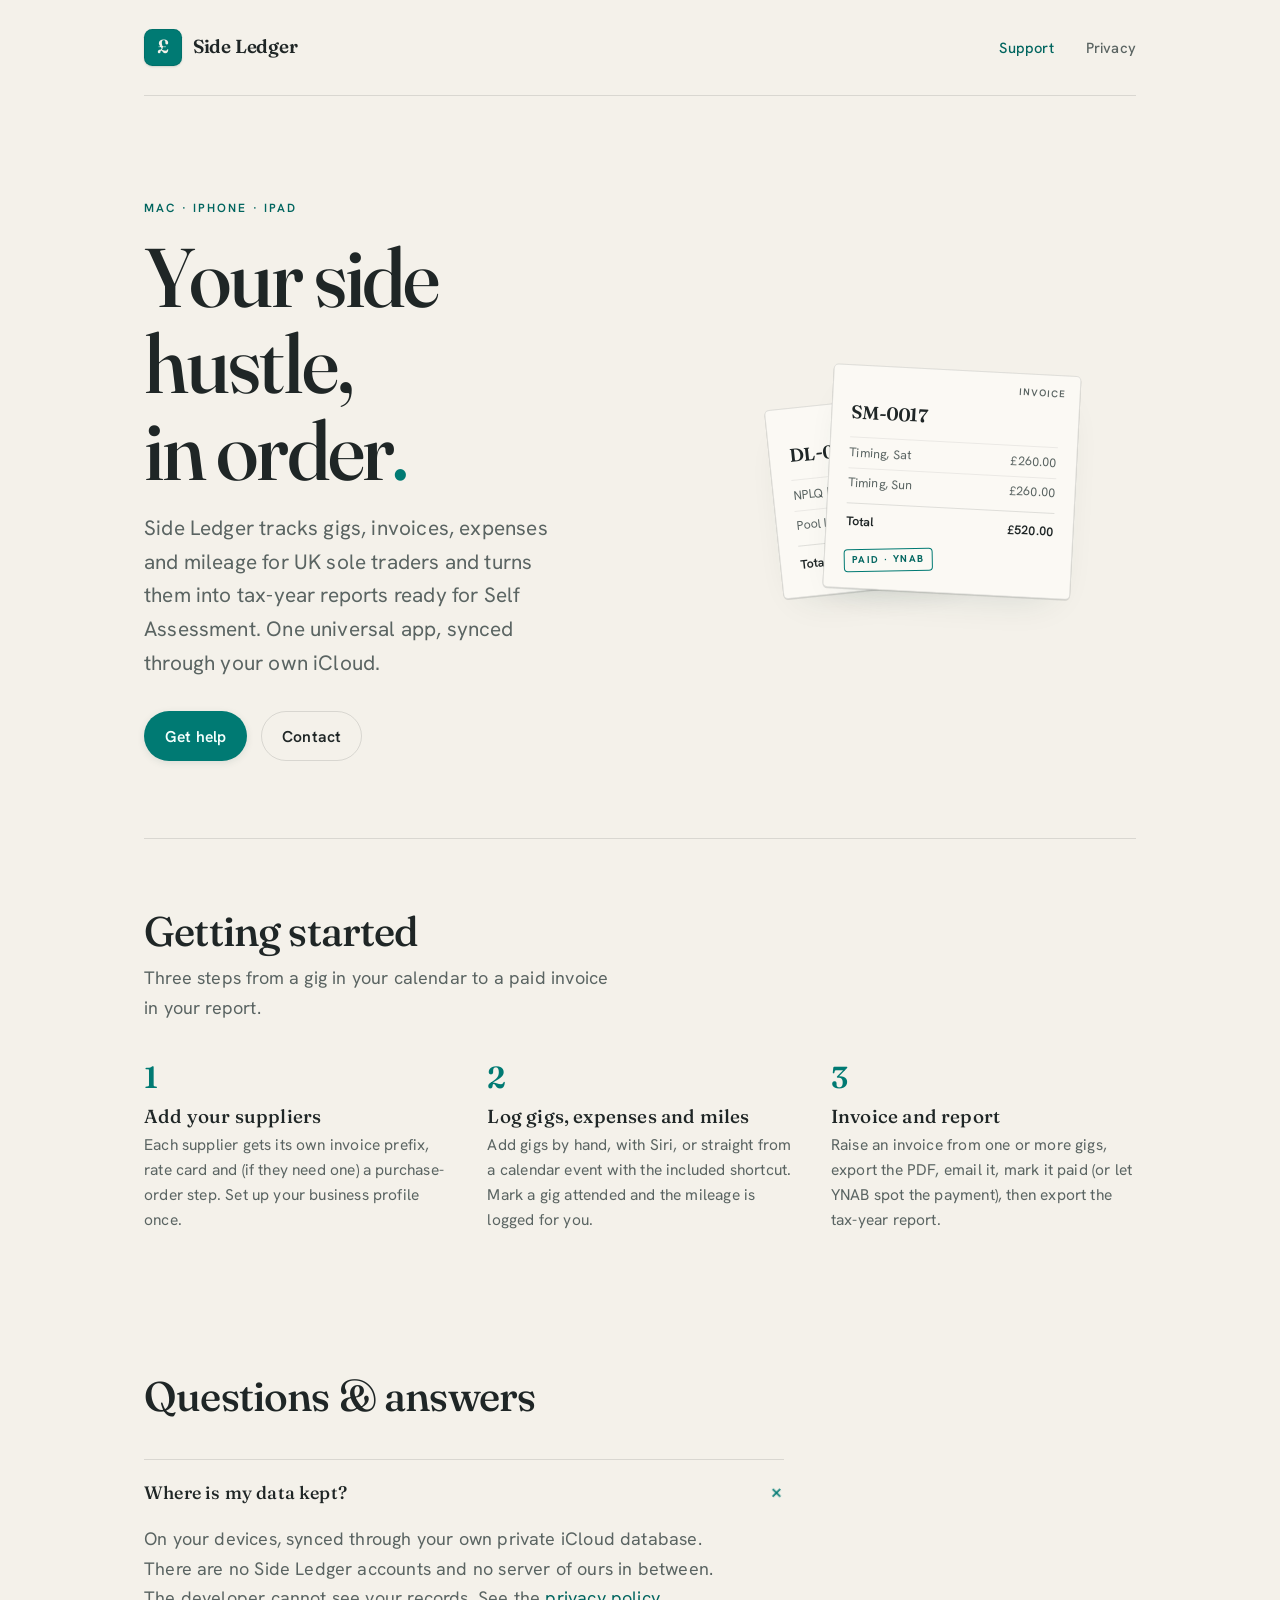
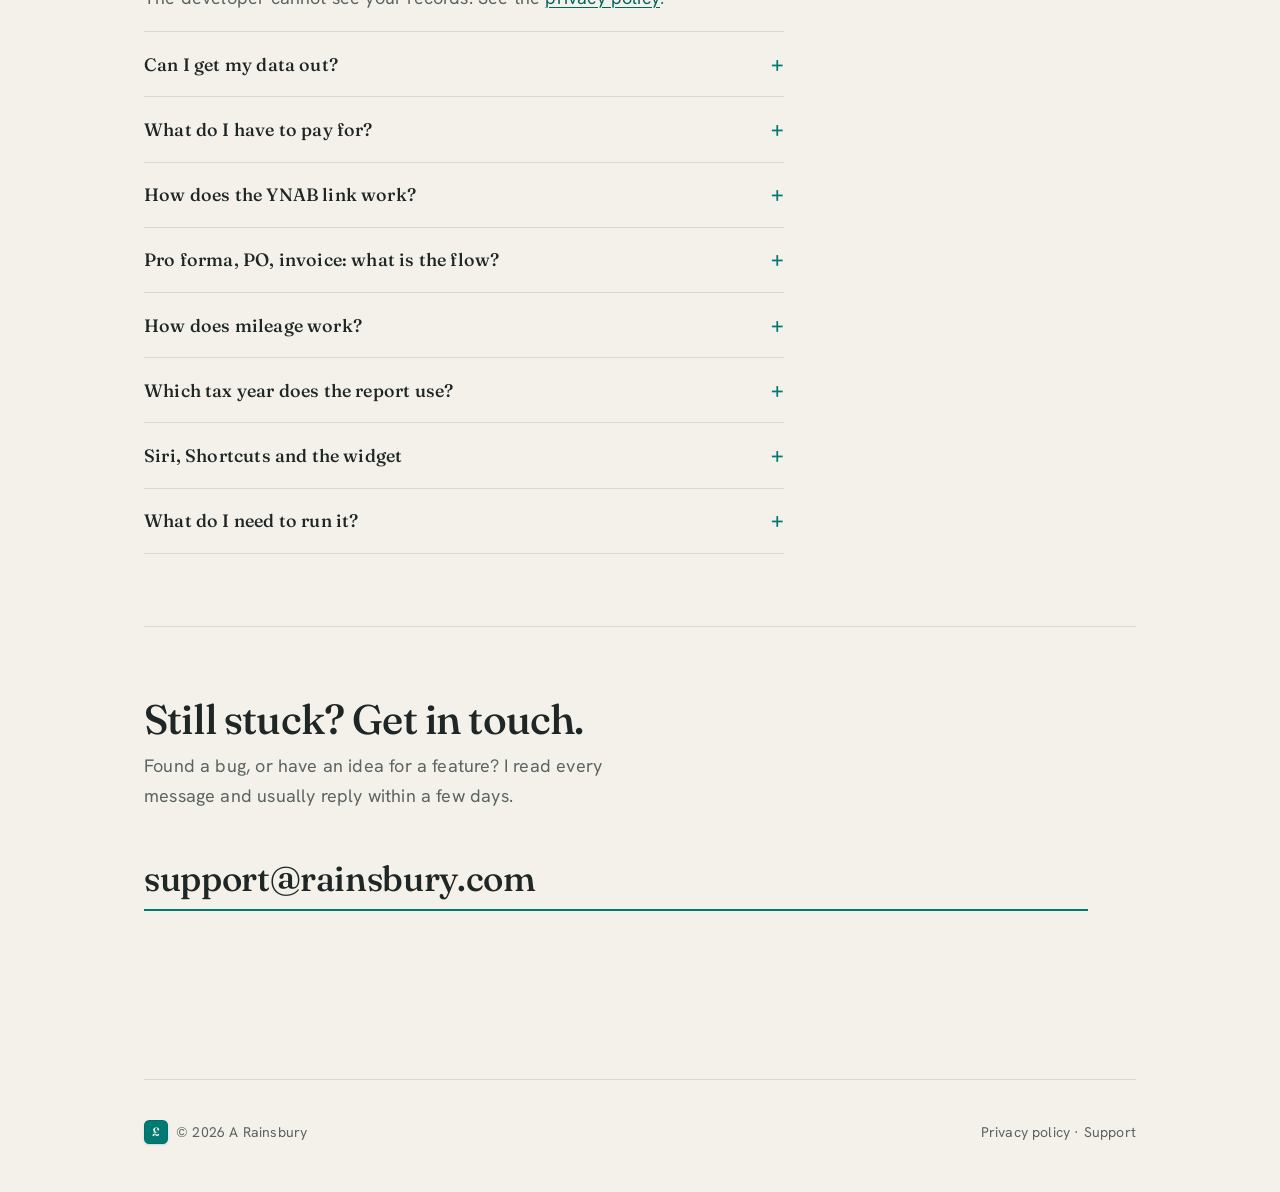
==== index.html @ ac07b153 "Side Ledger support and privacy pages Co-Authored-By: Claude Fable 5.1 <noreply@anthropic.com>" ====
<!doctype html>
<html lang="en">
<head>
<meta charset="utf-8">
<meta name="viewport" content="width=device-width, initial-scale=1">
<title>Side Ledger Support</title>
<meta name="description" content="Support and help for Side Ledger, a universal app for Mac, iPhone and iPad that tracks a UK side hustle: gigs, invoices, expenses, mileage and tax-year reports, with optional YNAB payment matching.">
<meta property="og:title" content="Side Ledger Support">
<meta property="og:description" content="Help and contact for Side Ledger: gigs, invoices, expenses and mileage for UK sole traders, ready for Self Assessment.">
<meta property="og:type" content="website">
<link rel="preconnect" href="https://fonts.googleapis.com">
<link rel="preconnect" href="https://fonts.gstatic.com" crossorigin>
<link href="https://fonts.googleapis.com/css2?family=Fraunces:opsz,wght@9..144,400;9..144,500;9..144,600&family=Hanken+Grotesk:wght@400;500;600&display=swap" rel="stylesheet">
<link rel="stylesheet" href="styles.css">
</head>
<body>
<div class="wrap">

  <header class="site-head">
    <a class="brand" href="index.html">
      <span class="tile">£</span>
      <b>Side&nbsp;Ledger</b>
    </a>
    <nav class="nav">
      <a href="index.html" aria-current="page">Support</a>
      <a href="privacy.html">Privacy</a>
    </nav>
  </header>

  <main>
    <section class="hero">
      <div class="hero-copy">
        <p class="eyebrow reveal">Mac · iPhone · iPad</p>
        <h1 class="reveal">Your side hustle,<br>in order<span class="dot">.</span></h1>
        <p class="lede reveal">Side Ledger tracks gigs, invoices, expenses and mileage for UK sole traders and turns them into tax-year reports ready for Self Assessment. One universal app, synced through your own iCloud.</p>
        <div class="cta reveal">
          <a class="btn btn-primary" href="#help">Get help</a>
          <a class="btn btn-ghost" href="#contact">Contact</a>
        </div>
      </div>

      <div class="cluster" aria-hidden="true">
        <div class="sheet sheet--back">
          <span class="tag">Pro forma</span>
          <div class="ttl">DL-0042</div>
          <div class="row"><span>NPLQ Exam</span><span>£150.00</span></div>
          <div class="row"><span>Pool Lifeguard</span><span>£150.00</span></div>
          <div class="row total"><span>Total</span><span>£300.00</span></div>
        </div>
        <div class="sheet sheet--front">
          <span class="tag">Invoice</span>
          <div class="ttl">SM-0017</div>
          <div class="row"><span>Timing, Sat</span><span>£260.00</span></div>
          <div class="row"><span>Timing, Sun</span><span>£260.00</span></div>
          <div class="row total"><span>Total</span><span>£520.00</span></div>
          <span class="paid">Paid · YNAB</span>
        </div>
      </div>
    </section>

    <hr class="rule">

    <section id="help">
      <div class="section-head">
        <h2>Getting started</h2>
        <p>Three steps from a gig in your calendar to a paid invoice in your report.</p>
      </div>
      <div class="steps">
        <div class="step">
          <h3>Add your suppliers</h3>
          <p>Each supplier gets its own invoice prefix, rate card and (if they need one) a purchase-order step. Set up your business profile once.</p>
        </div>
        <div class="step">
          <h3>Log gigs, expenses and miles</h3>
          <p>Add gigs by hand, with Siri, or straight from a calendar event with the included shortcut. Mark a gig attended and the mileage is logged for you.</p>
        </div>
        <div class="step">
          <h3>Invoice and report</h3>
          <p>Raise an invoice from one or more gigs, export the PDF, email it, mark it paid (or let YNAB spot the payment), then export the tax-year report.</p>
        </div>
      </div>
    </section>

    <section id="faq">
      <div class="section-head">
        <h2>Questions &amp; answers</h2>
      </div>
      <div class="faq">
        <details open>
          <summary>Where is my data kept? <span class="mk">+</span></summary>
          <div class="ans">
            <p>On your devices, synced through your own private iCloud database. There are no Side Ledger accounts and no server of ours in between. The developer cannot see your records. See the <a href="privacy.html">privacy policy</a>.</p>
          </div>
        </details>
        <details>
          <summary>Can I get my data out? <span class="mk">+</span></summary>
          <div class="ans">
            <p>Always. Settings → Data exports everything as a zip of plain JSON plus your receipt images, and you can import it back on another device or keep it as a backup. Reports export as CSV and XLSX. None of that needs a purchase.</p>
          </div>
        </details>
        <details>
          <summary>What do I have to pay for? <span class="mk">+</span></summary>
          <div class="ans">
            <p>Two things, both optional. <strong>PDF export</strong> is a one-time purchase and covers exporting, sharing and emailing invoice PDFs. <strong>YNAB Sync</strong> is a monthly or yearly subscription. Everything else, including previews, email text, reports and the full data export, is free.</p>
            <p>Purchases are handled by the App Store. Use <strong>Restore Purchases</strong> on a new device, and manage or cancel the subscription in your Apple Account settings.</p>
          </div>
        </details>
        <details>
          <summary>How does the YNAB link work? <span class="mk">+</span></summary>
          <div class="ans">
            <p>Settings → YNAB signs you in with YNAB (read-only). You pick the plan and the accounts your invoice payments arrive in. Side Ledger then reads new incoming transactions and suggests which invoice each one pays. Nothing is marked paid until you tap <strong>Confirm</strong>, and <strong>Not this one</strong> hides a payment for good.</p>
            <p>Side Ledger never writes to YNAB. It cannot add, edit, categorise or delete transactions.</p>
          </div>
        </details>
        <details>
          <summary>Pro forma, PO, invoice: what is the flow? <span class="mk">+</span></summary>
          <div class="ans">
            <p>For suppliers who need a purchase order, Side Ledger raises a pro forma first. When the PO number arrives, add it and the same document becomes the invoice. Suppliers who do not need a PO go straight to invoice. Invoices can be re-issued at any time.</p>
          </div>
        </details>
        <details>
          <summary>How does mileage work? <span class="mk">+</span></summary>
          <div class="ans">
            <p>Give each venue a round-trip distance from home. When you mark a gig attended, a mileage entry is created for you at HMRC's simplified rate. You can change the number of trips (multi-day gigs often need more than one) or add entries by hand.</p>
          </div>
        </details>
        <details>
          <summary>Which tax year does the report use? <span class="mk">+</span></summary>
          <div class="ans">
            <p>The UK tax year (6 April to 5 April) by default, on an invoice-date or paid-date basis, with your own custom year-end if you need one. Expense categories map to the boxes on the SA103F self-employment pages.</p>
          </div>
        </details>
        <details>
          <summary>Siri, Shortcuts and the widget <span class="mk">+</span></summary>
          <div class="ans">
            <p>Side Ledger adds actions to Shortcuts and Siri: Add Gig, Mark Gig Attended, Get Gigs Needing Invoices, Get Unpaid Invoices, Add Expense, Add Mileage, Open Invoice and Open Gig. They appear after the app's first launch. The widget shows what needs invoicing, what is awaiting a PO and what is unpaid.</p>
          </div>
        </details>
        <details>
          <summary>What do I need to run it? <span class="mk">+</span></summary>
          <div class="ans">
            <p>A Mac running <strong>macOS 26</strong> or later, or an iPhone or iPad running <strong>iOS or iPadOS 26</strong> or later, signed in to iCloud. It is a universal app, so one purchase covers all three.</p>
          </div>
        </details>
      </div>
    </section>

    <hr class="rule">

    <section id="contact">
      <div class="section-head">
        <h2>Still stuck? Get in touch.</h2>
        <p>Found a bug, or have an idea for a feature? I read every message and usually reply within a few days.</p>
      </div>
      <div class="contact">
        <a class="mail" href="mailto:support@rainsbury.com?subject=Side%20Ledger%20support">support@rainsbury.com</a>
      </div>
    </section>
  </main>

  <footer class="site-foot">
    <span class="foot-brand"><span class="tile">£</span> © 2026 A Rainsbury</span>
    <span><a href="privacy.html">Privacy policy</a> · <a href="mailto:support@rainsbury.com">Support</a></span>
  </footer>

</div>
</body>
</html>
---- styles.css ----
/* Side Ledger: support & privacy site
   Aesthetic: editorial ledger. Cream paper, ink, the app's teal accent.
   Theme-aware via light-dark(); no build step; hosted on GitHub Pages. */

:root {
  color-scheme: light dark;

  --paper:      light-dark(#f4f1ea, #16191a);
  --panel:      light-dark(#fbf9f4, #1f2426);
  --ink:        light-dark(#1f2626, #e6e9e4);
  --ink-soft:   light-dark(#5a6462, #a9b3af);
  --accent:     light-dark(#007a73, #4cc3b8);
  --accent-ink: light-dark(#00655f, #6ad0c6);  /* darker/brighter for text contrast */
  --line:       light-dark(rgba(31,38,38,.13), rgba(230,233,228,.14));
  --line-soft:  light-dark(rgba(31,38,38,.07), rgba(230,233,228,.07));
  --shadow:     light-dark(rgba(20,60,56,.16), rgba(0,0,0,.5));

  /* The "£" tile keeps the app-icon look in both themes. */
  --tile:       #007a73;
  --tile-ink:   #f4f1ea;

  --measure: 64ch;
  --pad-x: clamp(1.25rem, 5vw, 4rem);

  --display: "Fraunces", "Iowan Old Style", Georgia, serif;
  --body: "Hanken Grotesk", "Avenir Next", "Segoe UI", system-ui, sans-serif;
}

* { box-sizing: border-box; }

html { -webkit-text-size-adjust: 100%; scroll-behavior: smooth; }

body {
  margin: 0;
  overflow-x: hidden;
  background: var(--paper);
  color: var(--ink);
  font-family: var(--body);
  font-size: clamp(1rem, 0.96rem + 0.25vw, 1.125rem);
  line-height: 1.62;
  letter-spacing: 0.01em;
  -webkit-font-smoothing: antialiased;
  text-rendering: optimizeLegibility;
}

.wrap {
  max-width: 70rem;
  margin-inline: auto;
  padding-inline: var(--pad-x);
}

a { color: var(--accent-ink); text-underline-offset: 0.18em; text-decoration-thickness: 1px; }
a:hover { color: var(--ink); }

h1, h2, h3 { font-family: var(--display); font-weight: 500; line-height: 1.04; margin: 0; }

.eyebrow {
  font-family: var(--body);
  font-size: 0.74rem;
  font-weight: 600;
  letter-spacing: 0.18em;
  text-transform: uppercase;
  color: var(--accent-ink);
  margin: 0 0 1rem;
}

/* ---------- header ---------- */

.site-head {
  display: flex;
  align-items: center;
  justify-content: space-between;
  gap: 1rem;
  padding-block: clamp(1.1rem, 2.5vw, 1.8rem);
  border-bottom: 1px solid var(--line);
}

.brand { display: inline-flex; align-items: center; gap: 0.7rem; text-decoration: none; color: var(--ink); }
.brand:hover { color: var(--ink); }

.tile {
  width: 2.35rem; height: 2.35rem;
  flex: none;
  display: grid; place-items: center;
  background: var(--tile);
  color: var(--tile-ink);
  border-radius: 22%;
  box-shadow: inset 0 0 0 1px rgba(0,0,0,.08), 0 1px 2px var(--shadow);
  font-family: var(--display);
  font-weight: 600;
  font-size: 1.18rem;
  letter-spacing: -0.02em;
}

.brand b { font-family: var(--display); font-weight: 600; font-size: 1.18rem; letter-spacing: -0.01em; }

.nav { display: flex; gap: clamp(1rem, 3vw, 2rem); font-size: 0.92rem; font-weight: 500; }
.nav a { color: var(--ink-soft); text-decoration: none; }
.nav a:hover, .nav a[aria-current="page"] { color: var(--accent-ink); }

/* ---------- hero ---------- */

.hero {
  display: grid;
  grid-template-columns: 1.15fr 1fr;
  gap: clamp(2rem, 5vw, 4.5rem);
  align-items: center;
  padding-block: clamp(3rem, 8vw, 6.5rem) clamp(2.5rem, 6vw, 5rem);
}

.hero h1 {
  font-size: clamp(2.7rem, 1.6rem + 5vw, 5.2rem);
  letter-spacing: -0.025em;
  margin-bottom: 1.1rem;
}
.hero h1 .dot { color: var(--accent); }

.lede {
  font-size: clamp(1.1rem, 1.02rem + 0.4vw, 1.3rem);
  color: var(--ink-soft);
  max-width: 36ch;
  margin: 0 0 2rem;
}

.cta { display: flex; flex-wrap: wrap; gap: 0.85rem; align-items: center; }

.btn {
  display: inline-flex; align-items: center; gap: 0.5rem;
  font-family: var(--body); font-weight: 600; font-size: 0.98rem;
  padding: 0.7rem 1.25rem;
  border-radius: 999px;
  text-decoration: none;
  border: 1px solid transparent;
  transition: transform .25s cubic-bezier(.22,1,.36,1), background-color .25s, color .25s, border-color .25s;
}
.btn-primary { background: var(--accent); color: #f4fffd; box-shadow: 0 2px 10px -2px var(--shadow); }
.btn-primary:hover { color: #f4fffd; transform: translateY(-2px); }
.btn-ghost { color: var(--ink); border-color: var(--line); }
.btn-ghost:hover { color: var(--ink); border-color: var(--accent); background: var(--line-soft); }

/* hero specimen: a little invoice the app produces */
.cluster { position: relative; min-height: 19rem; display: grid; place-items: center; }

.sheet {
  position: absolute;
  background: var(--panel);
  border: 1px solid var(--line);
  border-radius: 5px;
  box-shadow: 0 1px 0 var(--line), 0 18px 40px -22px var(--shadow);
  padding: 1.1rem 1.2rem;
  font-family: var(--body);
  color: var(--ink);
}
.sheet .tag {
  position: absolute; top: 0.6rem; right: 0.8rem;
  font-size: 0.6rem; font-weight: 600;
  letter-spacing: 0.16em; text-transform: uppercase; color: var(--ink-soft);
}
.sheet .ttl { font-family: var(--display); font-weight: 600; font-size: 1.15rem; letter-spacing: -0.01em; margin: 0.9rem 0 0.6rem; }
.sheet .row { display: flex; justify-content: space-between; gap: 1rem; font-size: 0.78rem; color: var(--ink-soft); padding: 0.28rem 0; border-top: 1px solid var(--line-soft); }
.sheet .row.total { color: var(--ink); font-weight: 600; border-top: 1px solid var(--line); margin-top: 0.3rem; padding-top: 0.5rem; }
.sheet .paid { display: inline-block; margin-top: 0.7rem; font-size: 0.62rem; font-weight: 700; letter-spacing: 0.14em; text-transform: uppercase; color: var(--accent-ink); border: 1.5px solid var(--accent); border-radius: 4px; padding: 0.15rem 0.45rem; transform: rotate(-4deg); }
.sheet--back { width: 12.5rem; transform: rotate(-6deg) translate(-3rem, 0.6rem); z-index: 1; }
.sheet--front { width: 15.5rem; transform: rotate(3deg) translate(2rem, 0); z-index: 2; }

/* ---------- generic section ---------- */

section { padding-block: clamp(2.5rem, 6vw, 4.5rem); }
.section-head { max-width: 48ch; margin-bottom: clamp(1.5rem, 4vw, 2.5rem); }
.section-head h2 { font-size: clamp(1.7rem, 1.3rem + 1.6vw, 2.6rem); letter-spacing: -0.02em; }
.section-head p { color: var(--ink-soft); margin: 0.6rem 0 0; }
.rule { border: 0; border-top: 1px solid var(--line); margin: 0; }

.steps { display: grid; grid-template-columns: repeat(3, 1fr); gap: clamp(1.25rem, 3vw, 2.5rem); counter-reset: step; }
.step { position: relative; padding-top: 2.8rem; }
.step::before {
  counter-increment: step; content: counter(step);
  position: absolute; top: 0; left: 0;
  font-family: var(--display); font-weight: 600; font-size: 1.9rem;
  color: var(--accent); line-height: 1;
}
.step h3 { font-size: 1.18rem; margin-bottom: 0.35rem; }
.step p { margin: 0; color: var(--ink-soft); font-size: 0.97rem; }

.faq { max-width: var(--measure); }
.faq details { border-top: 1px solid var(--line); }
.faq details:last-of-type { border-bottom: 1px solid var(--line); }
.faq summary {
  list-style: none; cursor: pointer;
  display: flex; align-items: baseline; justify-content: space-between; gap: 1rem;
  padding: 1.1rem 0;
  font-family: var(--display); font-size: 1.12rem; font-weight: 500; color: var(--ink);
}
.faq summary::-webkit-details-marker { display: none; }
.faq summary .mk { font-family: var(--body); color: var(--accent); font-size: 1.4rem; line-height: 1; transition: transform .3s cubic-bezier(.22,1,.36,1); flex: none; }
.faq details[open] summary .mk { transform: rotate(45deg); }
.faq .ans { padding: 0 0 1.2rem; color: var(--ink-soft); max-width: 58ch; }
.faq .ans p { margin: 0 0 0.6rem; }
.faq .ans p:last-child { margin-bottom: 0; }

.contact { display: grid; grid-template-columns: 1fr auto; gap: 1.5rem 3rem; align-items: end; }
.contact .mail {
  font-family: var(--display); font-weight: 500;
  font-size: clamp(1.4rem, 1.1rem + 1.6vw, 2.2rem);
  letter-spacing: -0.01em; text-decoration: none; color: var(--ink);
  border-bottom: 2px solid var(--accent); padding-bottom: 0.15rem;
}
.contact .mail:hover { color: var(--accent-ink); }

.prose { max-width: var(--measure); }
.prose h2 { font-size: clamp(1.35rem, 1.1rem + 1vw, 1.8rem); margin: 2.6rem 0 0.7rem; letter-spacing: -0.01em; }
.prose h2:first-of-type { margin-top: 0; }
.prose p, .prose li { color: var(--ink-soft); }
.prose ul { padding-left: 1.1rem; }
.prose li { margin: 0.3rem 0; }
.prose strong { color: var(--ink); font-weight: 600; }
.lead { font-size: clamp(1.15rem, 1.05rem + 0.5vw, 1.4rem); color: var(--ink) !important; font-family: var(--display); font-weight: 400; line-height: 1.4; }
.stamp { font-size: 0.82rem; color: var(--ink-soft); letter-spacing: 0.04em; }

/* ---------- footer ---------- */

.site-foot {
  border-top: 1px solid var(--line);
  margin-top: clamp(3rem, 8vw, 6rem);
  padding-block: 2.5rem 3rem;
  display: flex; flex-wrap: wrap; gap: 0.5rem 1.5rem;
  align-items: center; justify-content: space-between;
  font-size: 0.88rem; color: var(--ink-soft);
}
.site-foot a { color: var(--ink-soft); text-decoration: none; }
.site-foot a:hover { color: var(--accent-ink); }
.site-foot .foot-brand { display: inline-flex; align-items: center; gap: 0.5rem; }
.site-foot .foot-brand .tile { width: 1.5rem; height: 1.5rem; font-size: 0.75rem; }

/* ---------- entrance motion ---------- */

@media (prefers-reduced-motion: no-preference) {
  .reveal { opacity: 0; transform: translateY(14px); animation: rise .8s cubic-bezier(.22,1,.36,1) forwards; }
  .reveal:nth-child(1) { animation-delay: .04s; }
  .reveal:nth-child(2) { animation-delay: .12s; }
  .reveal:nth-child(3) { animation-delay: .2s; }
  .reveal:nth-child(4) { animation-delay: .28s; }
  .hero .cluster { opacity: 0; animation: fade 1s ease .25s forwards; }
  @keyframes rise { to { opacity: 1; transform: none; } }
  @keyframes fade { to { opacity: 1; } }
}

/* ---------- responsive ---------- */

@media (max-width: 820px) {
  .hero { grid-template-columns: 1fr; padding-bottom: 2rem; }
  .hero .cluster { order: -1; min-height: 15rem; margin-bottom: 0.5rem; }
  .sheet--back { width: 10.5rem; transform: rotate(-6deg) translate(-2.4rem, 0.4rem); }
  .sheet--front { width: 13rem; transform: rotate(3deg) translate(1.6rem, 0); }
  .steps { grid-template-columns: 1fr; gap: 1.75rem; }
  .step { padding-top: 0; padding-left: 2.9rem; }
  .step::before { top: -0.15rem; }
  .contact { grid-template-columns: 1fr; align-items: start; }
}

@media (max-width: 420px) {
  .nav { gap: 1rem; }
  .sheet--back { display: none; }
  .sheet--front { transform: rotate(2deg); }
}
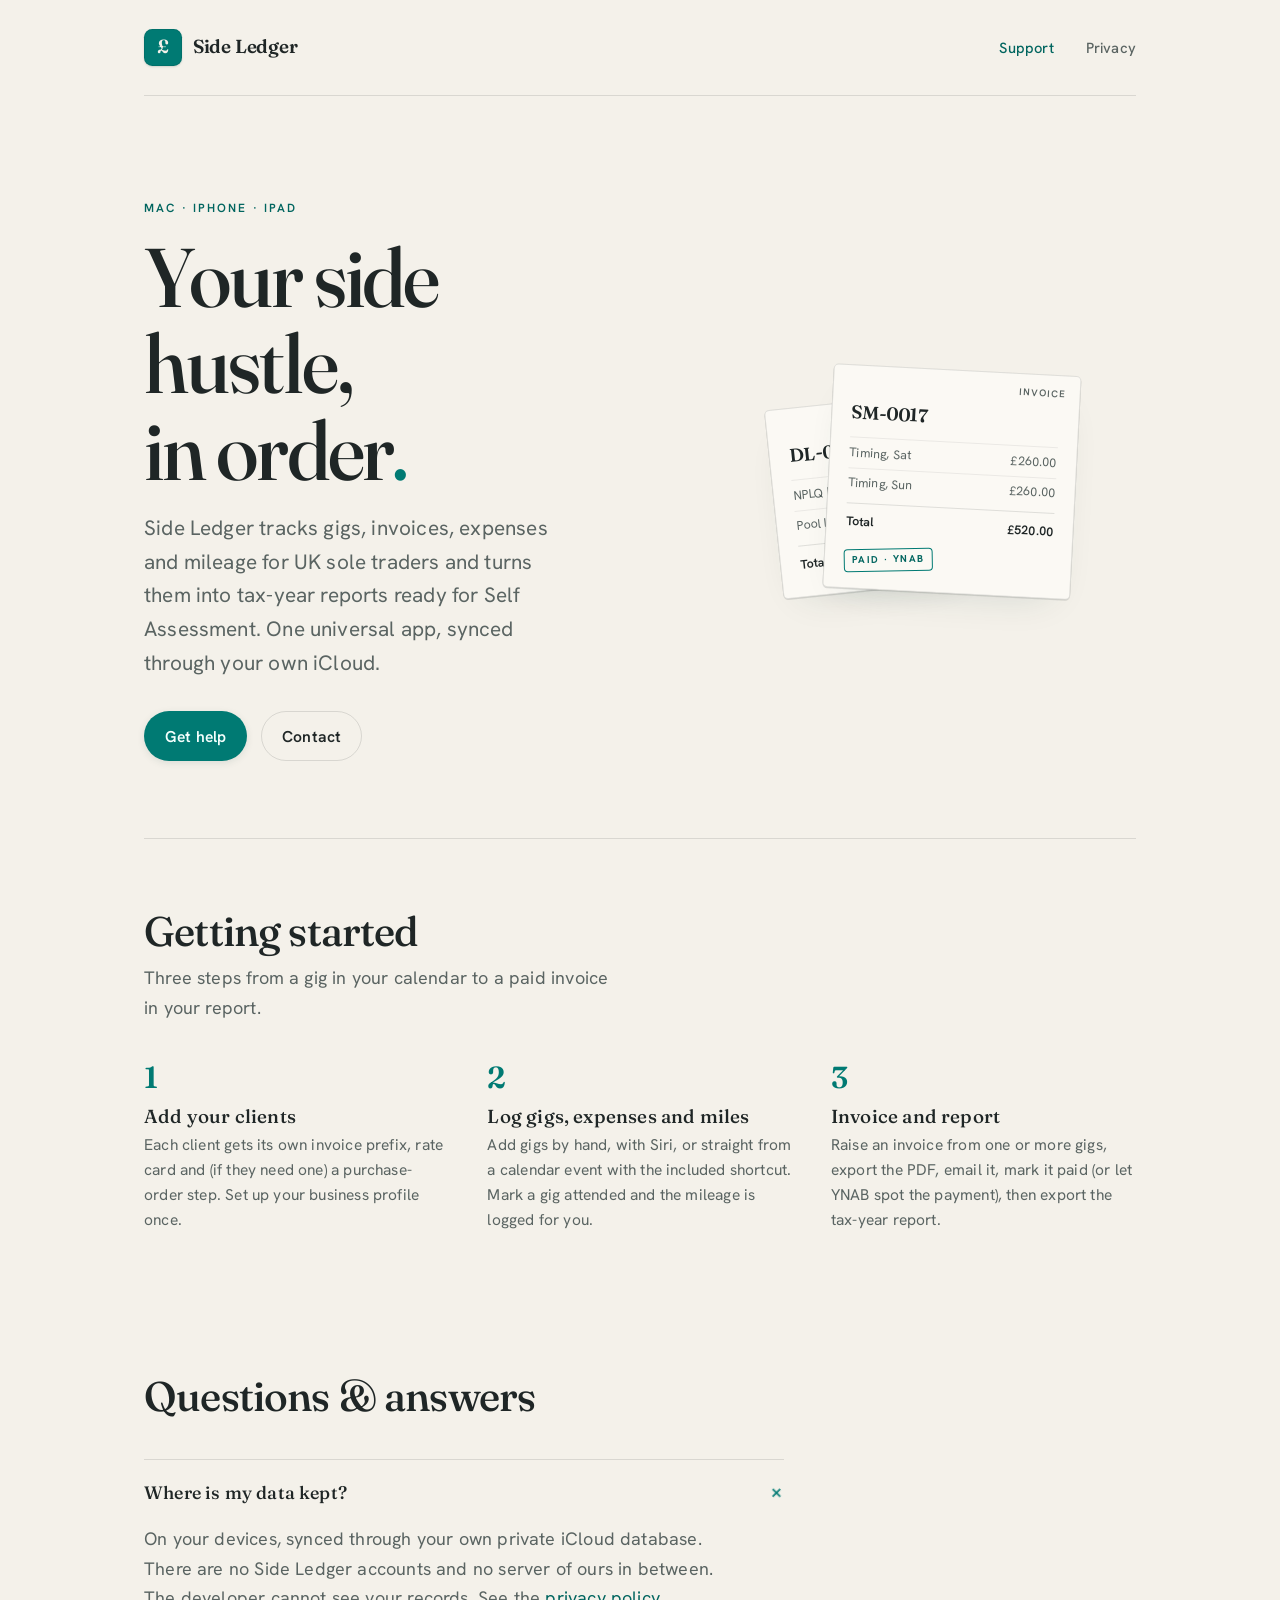
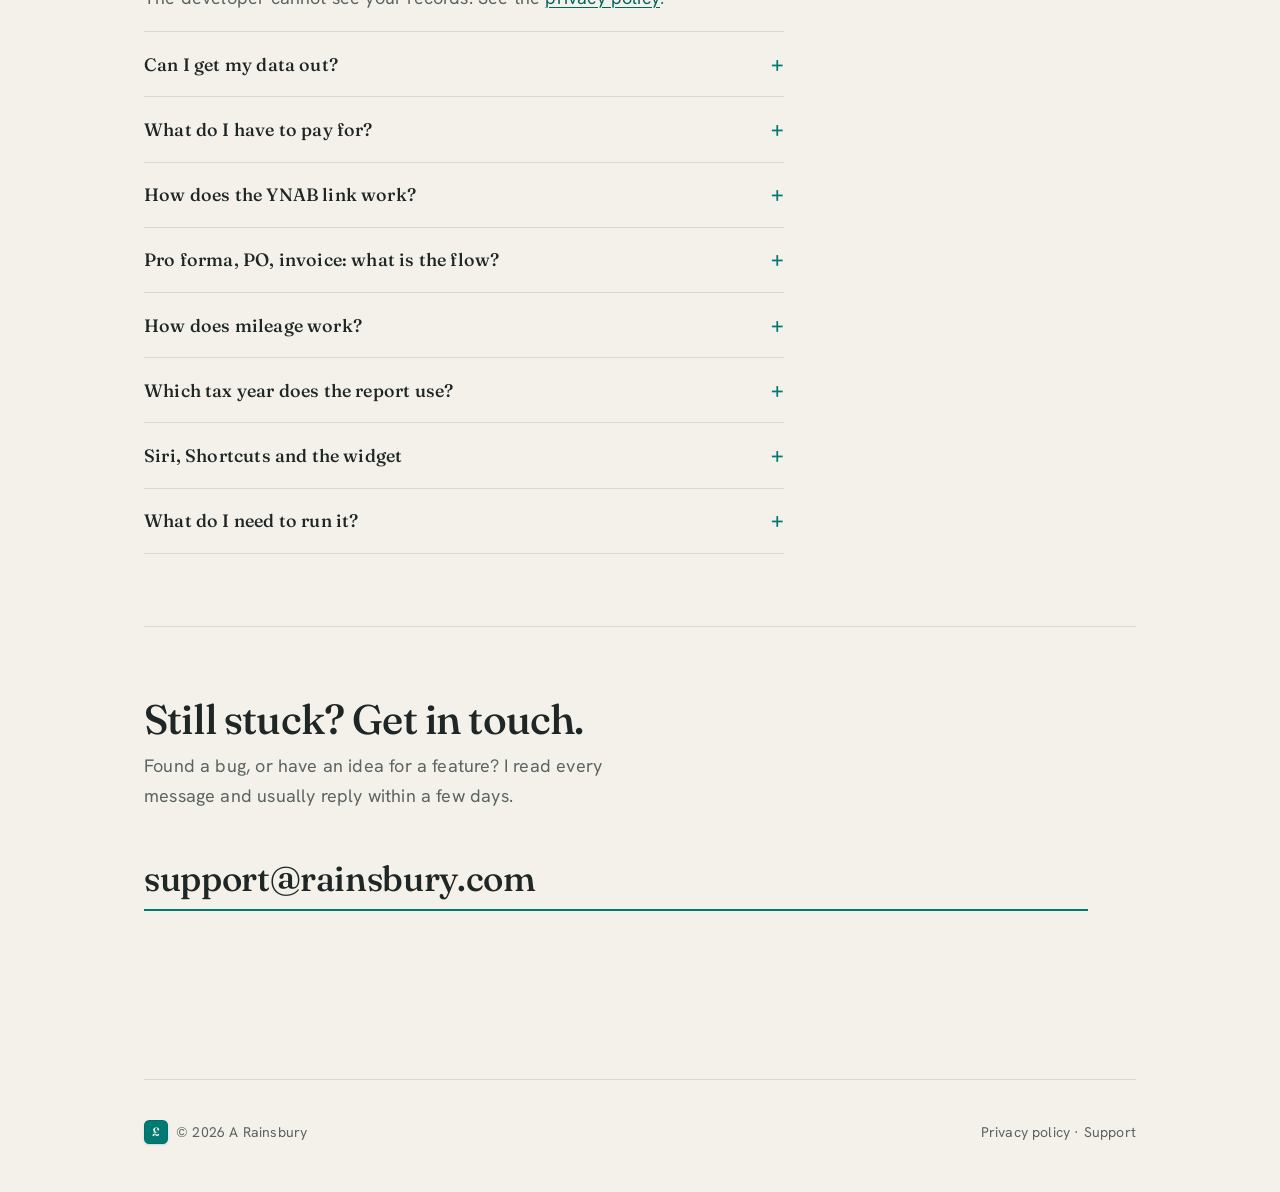
==== commit 3a9f8785: "Clients wording; Shortcuts actions list Co-Authored-By: Claude Fable 5.1 <noreply@anthropic.com>" ====
--- a/index.html
+++ b/index.html
@@ -67,8 +67,8 @@
       </div>
       <div class="steps">
         <div class="step">
-          <h3>Add your suppliers</h3>
-          <p>Each supplier gets its own invoice prefix, rate card and (if they need one) a purchase-order step. Set up your business profile once.</p>
+          <h3>Add your clients</h3>
+          <p>Each client gets its own invoice prefix, rate card and (if they need one) a purchase-order step. Set up your business profile once.</p>
         </div>
         <div class="step">
           <h3>Log gigs, expenses and miles</h3>
@@ -115,7 +115,7 @@
         <details>
           <summary>Pro forma, PO, invoice: what is the flow? <span class="mk">+</span></summary>
           <div class="ans">
-            <p>For suppliers who need a purchase order, Side Ledger raises a pro forma first. When the PO number arrives, add it and the same document becomes the invoice. Suppliers who do not need a PO go straight to invoice. Invoices can be re-issued at any time.</p>
+            <p>For clients who need a purchase order, Side Ledger raises a pro forma first. When the PO number arrives, add it and the same document becomes the invoice. Clients who do not need a PO go straight to invoice. Invoices can be re-issued at any time.</p>
           </div>
         </details>
         <details>
@@ -133,7 +133,7 @@
         <details>
           <summary>Siri, Shortcuts and the widget <span class="mk">+</span></summary>
           <div class="ans">
-            <p>Side Ledger adds actions to Shortcuts and Siri: Add Gig, Mark Gig Attended, Get Gigs Needing Invoices, Get Unpaid Invoices, Add Expense, Add Mileage, Open Invoice and Open Gig. They appear after the app's first launch. The widget shows what needs invoicing, what is awaiting a PO and what is unpaid.</p>
+            <p>Side Ledger adds actions to Shortcuts and Siri: Add Gig, Mark Gig Attended, Get Gigs Needing Invoices, Get Unpaid Invoices, Add Expense, Add Mileage, Open Invoice, Open Gig, Get Clients, Get Venues, Get Rate Card, Find Gigs by Status and Find Invoices by Tax Year. They chain like any other actions, so a shortcut can get your clients, pick one and use its venues or rates, and Shortcuts' own Find Gigs and Find Invoices actions can filter by client, status, date or paid. They appear after the app's first launch. The widget shows what needs invoicing, what is awaiting a PO and what is unpaid.</p>
           </div>
         </details>
         <details>
